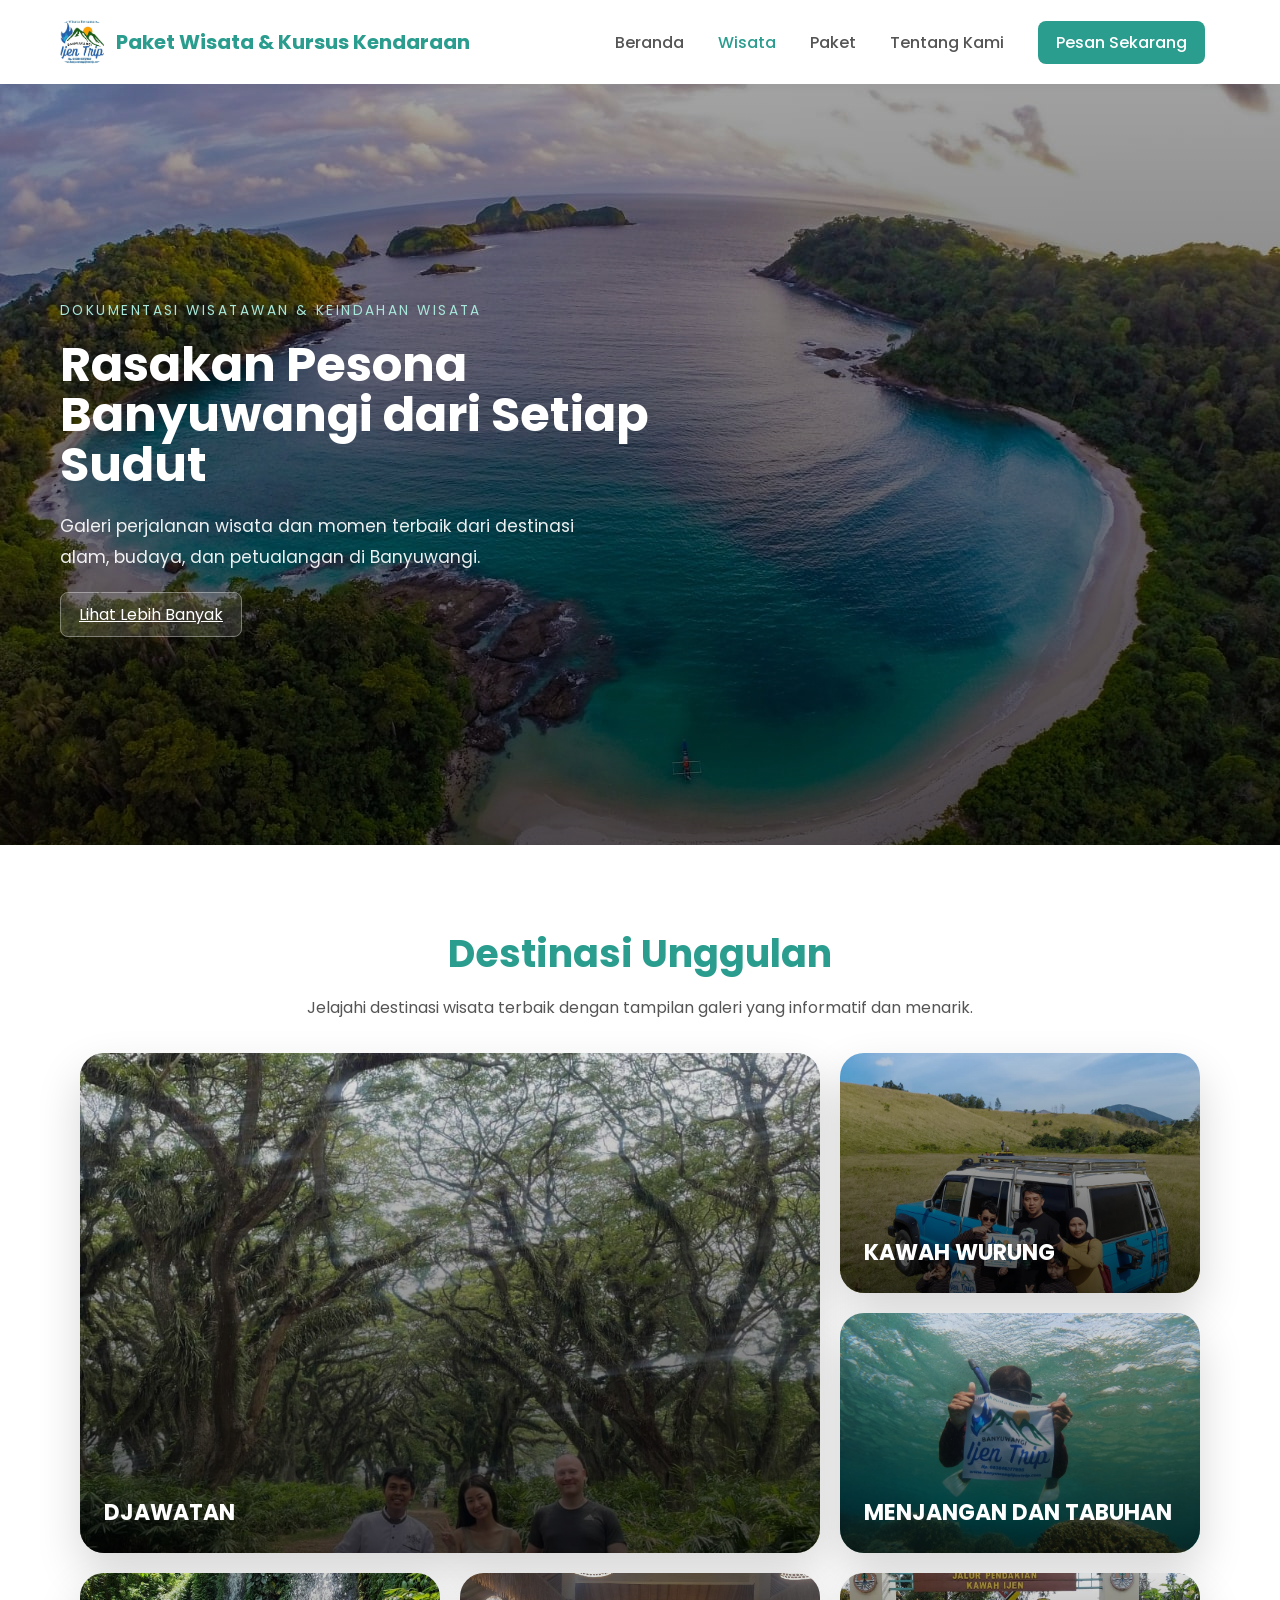
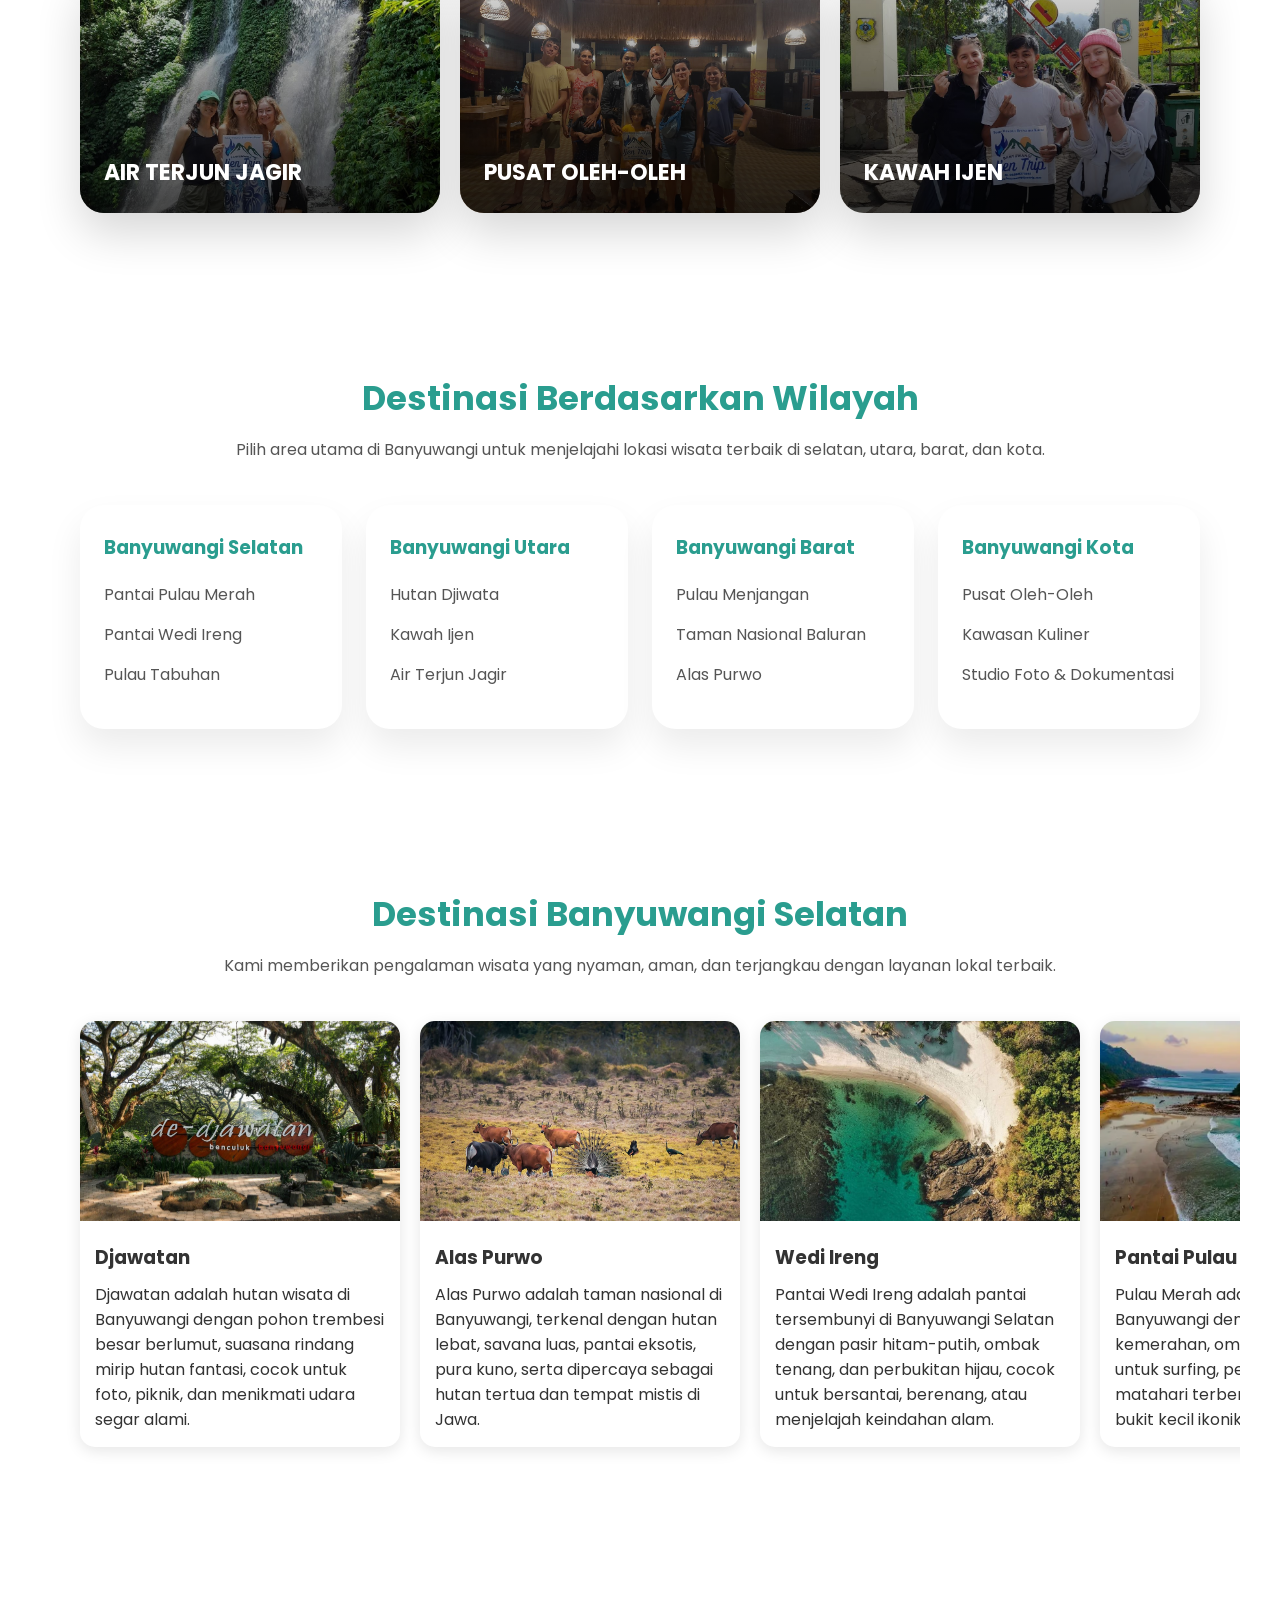
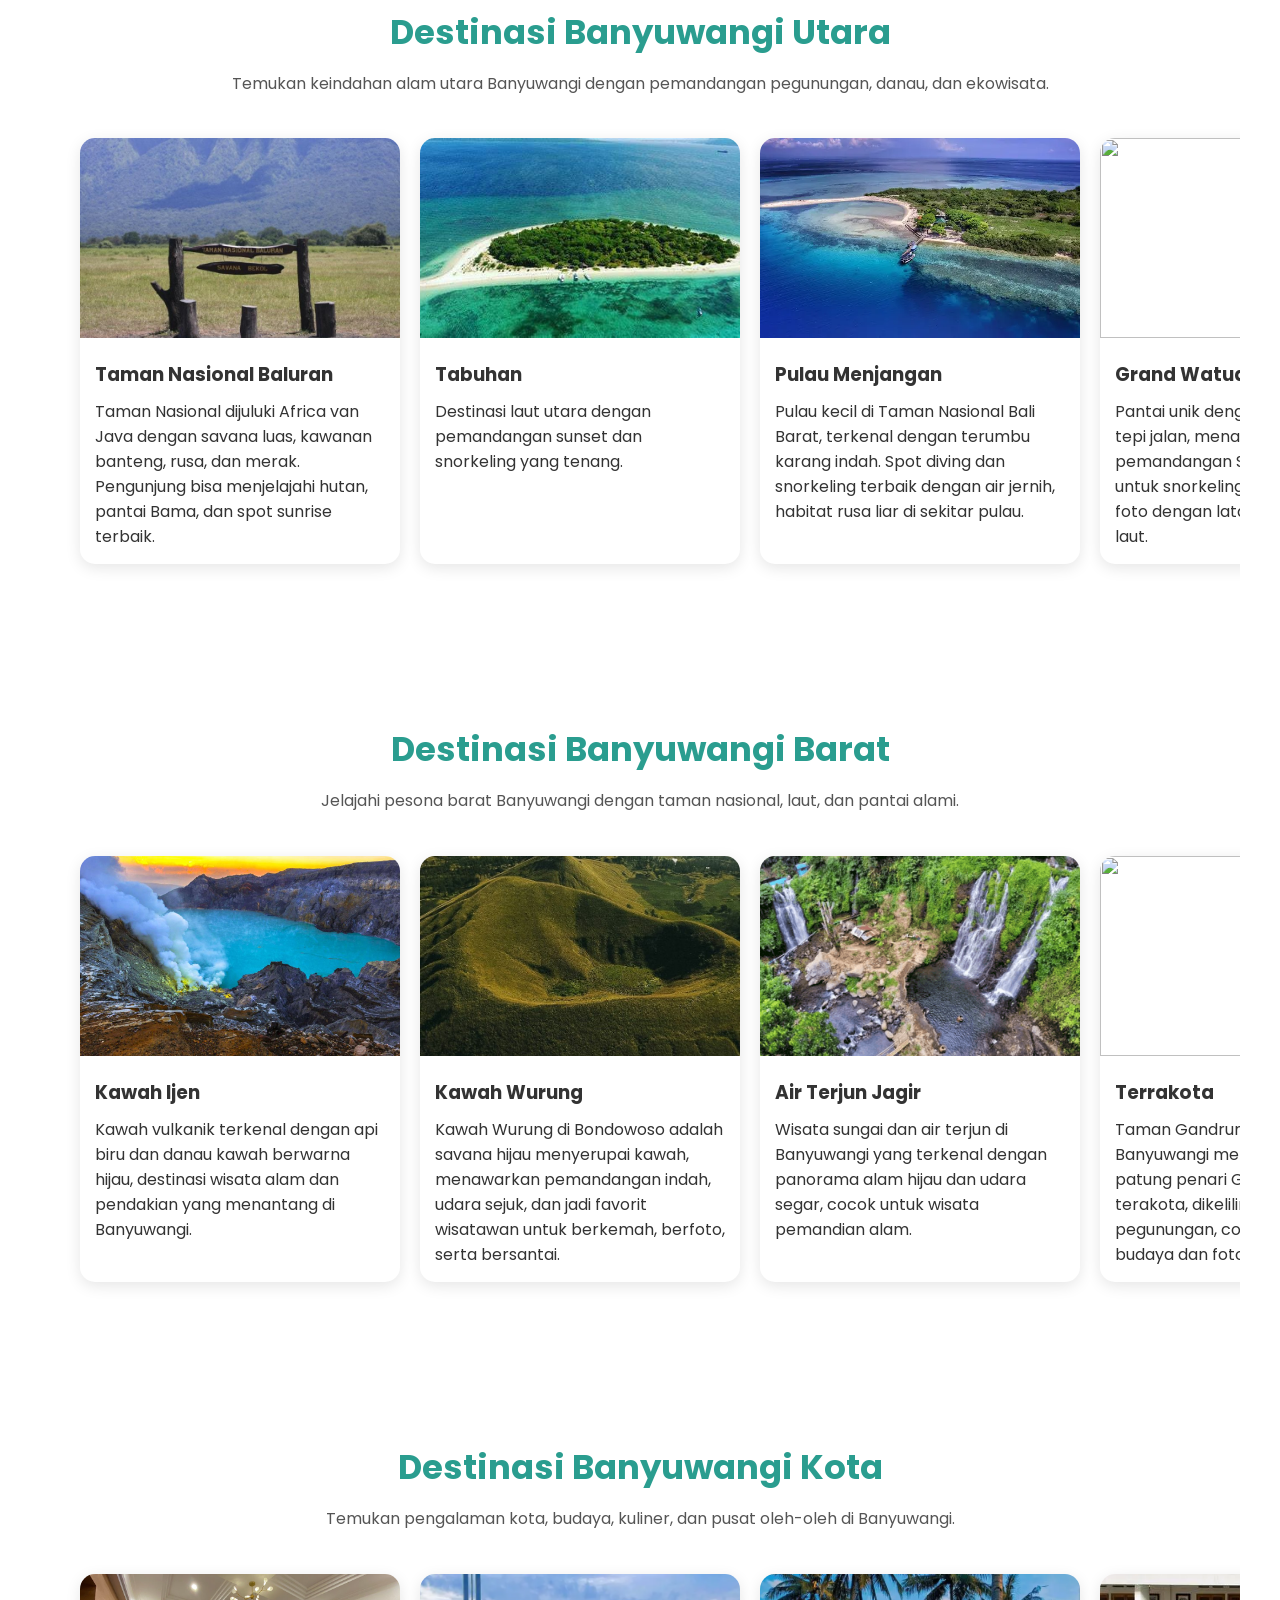
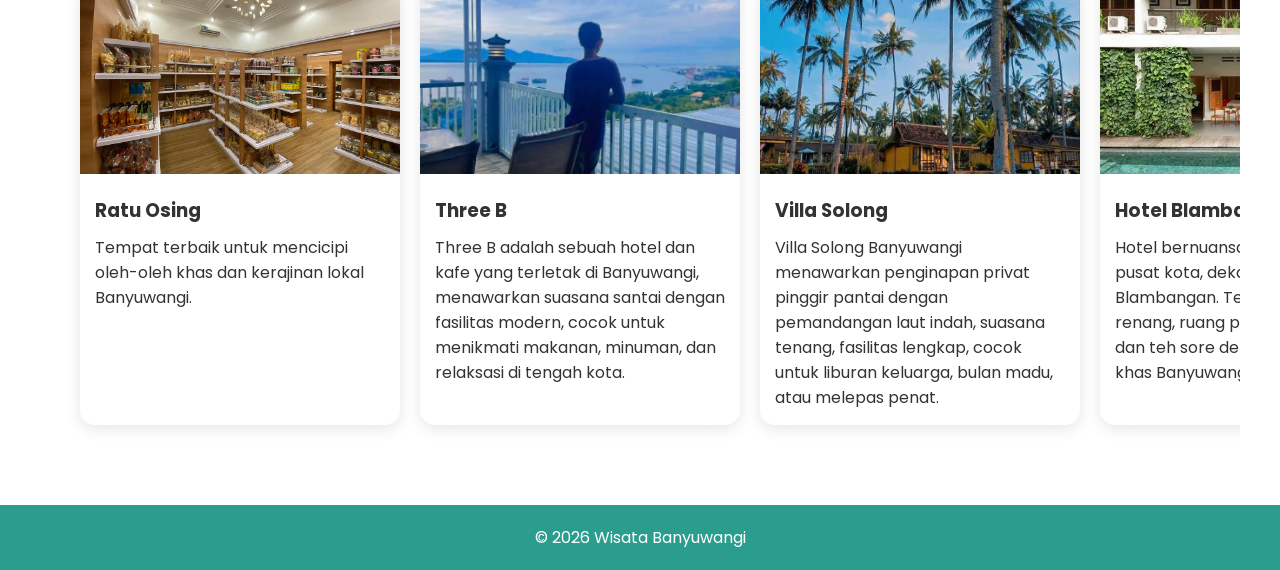
==== destinasi.html @ 332ac885 "Initial commit" ====
<!DOCTYPE html>
<html lang="id">
<head>
  <meta charset="UTF-8">
  <meta name="viewport" content="width=device-width, initial-scale=1.0">
  <title>Destinasi Wisata Banyuwangi</title>
  <link rel="stylesheet" href="style.css">
  <link href="https://fonts.googleapis.com/css2?family=Poppins:wght@300;400;600;700&display=swap" rel="stylesheet">
</head>
<body>

<header>
  <div class="header-brand">
    <img src="Gambar/logo/banyuwangiijentrip.webp" alt="Banyuwangiijentrip Logo">
    <h1>Paket Wisata & Kursus Kendaraan</h1>
  </div>
  <nav>
    <a href="index.html">Beranda</a>
    <a href="destinasi.html" class="active">Wisata</a>
    <a href="paket.html">Paket</a>
    <a href="tentang.html">Tentang Kami</a>
    <a href="index.html#book" class="btn">Pesan Sekarang</a>
  </nav>
</header>

<section class="destination-hero">
  <div class="hero-overlay">
    <p class="eyebrow">Dokumentasi Wisatawan & Keindahan Wisata</p>
    <h1>Rasakan Pesona Banyuwangi dari Setiap Sudut</h1>
    <p>Galeri perjalanan wisata dan momen terbaik dari destinasi alam, budaya, dan petualangan di Banyuwangi.</p>
    <a href="#gallery" class="btn btn-outline">Lihat Lebih Banyak</a>
  </div>
</section>

<section class="page-section destination-gallery" id="gallery">
  <div class="section-title">
    <h2>Destinasi Unggulan</h2>
    <p>Jelajahi destinasi wisata terbaik dengan tampilan galeri yang informatif dan menarik.</p>
  </div>

  <div class="gallery-grid">
    <article class="gallery-card gallery-card-large" style="background-image:url('Gambar/wisatawan/wisatawan\ \(15\).jpg');">
      <span>DJAWATAN</span>
    </article>
    <article class="gallery-card" style="background-image:url('Gambar/wisatawan/wisatawan\ \(12\).jpg');">
      <span>KAWAH WURUNG</span>
    </article>
    <article class="gallery-card" style="background-image:url('Gambar/wisatawan/wisatawan\ \(13\).jpg');">
      <span>MENJANGAN DAN TABUHAN</span>
    </article>
    <article class="gallery-card" style="background-image:url('Gambar/wisatawan/wisatawan\ \(14\).jpg');">
      <span>AIR TERJUN JAGIR</span>
    </article>
    <article class="gallery-card" style="background-image:url('Gambar/wisatawan/wisatawan\ \(11\).jpg');">
      <span>PUSAT OLEH-OLEH</span>
    </article>
    <article class="gallery-card" style="background-image:url('Gambar/wisatawan/wisatawan\ \(1\).jpg');">
      <span>KAWAH IJEN</span>
    </article>
  </div>
</section>

<section class="page-section region-section">
  <div class="section-title">
    <h2>Destinasi Berdasarkan Wilayah</h2>
    <p>Pilih area utama di Banyuwangi untuk menjelajahi lokasi wisata terbaik di selatan, utara, barat, dan kota.</p>
  </div>
  <div class="region-grid">
    <article class="region-card">
      <h3>Banyuwangi Selatan</h3>
      <ul>
        <li>Pantai Pulau Merah</li>
        <li>Pantai Wedi Ireng</li>
        <li>Pulau Tabuhan</li>
      </ul>
    </article>
    <article class="region-card">
      <h3>Banyuwangi Utara</h3>
      <ul>
        <li>Hutan Djiwata</li>
        <li>Kawah Ijen</li>
        <li>Air Terjun Jagir</li>
      </ul>
    </article>
    <article class="region-card">
      <h3>Banyuwangi Barat</h3>
      <ul>
        <li>Pulau Menjangan</li>
        <li>Taman Nasional Baluran</li>
        <li>Alas Purwo</li>
      </ul>
    </article>
    <article class="region-card">
      <h3>Banyuwangi Kota</h3>
      <ul>
        <li>Pusat Oleh-Oleh</li>
        <li>Kawasan Kuliner</li>
        <li>Studio Foto & Dokumentasi</li>
      </ul>
    </article>
  </div>
</section>

<section class="scroll-section">
  <div class="section-title">
    <h2>Destinasi Banyuwangi Selatan</h2>
    <p>Kami memberikan pengalaman wisata yang nyaman, aman, dan terjangkau dengan layanan lokal terbaik.</p>
  </div>
  <div class="cards">
    <div class="card">
      <img src="Gambar/wisata/djawatan2.jpg">
      <div class="card-body">
        <h3>Djawatan</h3>
        <p>Djawatan adalah hutan wisata di Banyuwangi dengan pohon trembesi besar berlumut, suasana rindang mirip hutan fantasi, cocok untuk foto, piknik, dan menikmati udara segar alami.</p>
      </div>
    </div>
    <div class="card">
      <img src="Gambar/wisata/alas.p.jpg">
      <div class="card-body">
        <h3>Alas Purwo</h3>
        <p>Alas Purwo adalah taman nasional di Banyuwangi, terkenal dengan hutan lebat, savana luas, pantai eksotis, pura kuno, serta dipercaya sebagai hutan tertua dan tempat mistis di Jawa.</p>
      </div>
    </div>
    <div class="card">
      <img src="Gambar/wisata/wedi-ireng.jpg">
      <div class="card-body">
        <h3>Wedi Ireng</h3>
        <p>Pantai Wedi Ireng adalah pantai tersembunyi di Banyuwangi Selatan dengan pasir hitam-putih, ombak tenang, dan perbukitan hijau, cocok untuk bersantai, berenang, atau menjelajah keindahan alam.</p>
      </div>
    </div>
    <div class="card">
      <img src="Gambar/wisata/p.merah.webp">
      <div class="card-body">
        <h3>Pantai Pulau Merah</h3>
        <p>Pulau Merah adalah pantai indah di Banyuwangi dengan pasir kemerahan, ombak besar cocok untuk surfing, pemandangan matahari terbenam memukau, serta bukit kecil ikonik di dekat pantai.</p>
      </div>
    </div>
  </div>
</section>

<section class="scroll-section">
  <div class="section-title">
    <h2>Destinasi Banyuwangi Utara</h2>
    <p>Temukan keindahan alam utara Banyuwangi dengan pemandangan pegunungan, danau, dan ekowisata.</p>
  </div>
  <div class="cards">
    <div class="card">
      <img src="Gambar/wisata/baluran.jpg">
      <div class="card-body">
        <h3>Taman Nasional Baluran</h3>
        <p>Taman Nasional dijuluki Africa van Java dengan savana luas, kawanan banteng, rusa, dan merak. Pengunjung bisa menjelajahi hutan, pantai Bama, dan spot sunrise terbaik.</p>
      </div>
    </div>
    <div class="card">
      <img src="Gambar/wisata/tabuhan.jpg">
      <div class="card-body">
        <h3>Tabuhan</h3>
        <p>Destinasi laut utara dengan pemandangan sunset dan snorkeling yang tenang.</p>
      </div>
    </div>
    <div class="card">
      <img src="Gambar/wisata/menjangan.webp">
      <div class="card-body">
        <h3>Pulau Menjangan</h3>
        <p>Pulau kecil di Taman Nasional Bali Barat, terkenal dengan terumbu karang indah. Spot diving dan snorkeling terbaik dengan air jernih, habitat rusa liar di sekitar pulau.</p>
      </div>
    </div>
    <div class="card">
      <img src="Gambar/wisata/watudodol.jpg">
      <div class="card-body">
        <h3>Grand Watudodol</h3>
        <p>Pantai unik dengan batu besar di tepi jalan, menawarkan pemandangan Selat Bali. Cocok untuk snorkeling, sunset, dan spot foto dengan latar pegunungan dan laut.</p>
      </div>
    </div>
  </div>
</section>

<section class="scroll-section">
  <div class="section-title">
    <h2>Destinasi Banyuwangi Barat</h2>
    <p>Jelajahi pesona barat Banyuwangi dengan taman nasional, laut, dan pantai alami.</p>
  </div>
  <div class="cards">
    <div class="card">
      <img src="Gambar/wisata/kawah-ijen.jpeg">
      <div class="card-body">
        <h3>Kawah Ijen</h3>
        <p>Kawah vulkanik terkenal dengan api biru dan danau kawah berwarna hijau, destinasi wisata alam dan pendakian yang menantang di Banyuwangi.</p>
      </div>
    </div>
    <div class="card">
      <img src="Gambar/wisata/kawah-wurung.jpg">
      <div class="card-body">
        <h3>Kawah Wurung</h3>
        <p>Kawah Wurung di Bondowoso adalah savana hijau menyerupai kawah, menawarkan pemandangan indah, udara sejuk, dan jadi favorit wisatawan untuk berkemah, berfoto, serta bersantai.</p>
      </div>
    </div>
    <div class="card">
      <img src="Gambar/wisata/jagir.png">
      <div class="card-body">
        <h3>Air Terjun Jagir</h3>
        <p>Wisata sungai dan air terjun di Banyuwangi yang terkenal dengan panorama alam hijau dan udara segar, cocok untuk wisata pemandian alam.</p>
      </div>
    </div>
    <div class="card">
      <img src="Gambar/wisata/terrakota.jpg">
      <div class="card-body">
        <h3>Terrakota</h3>
        <p>Taman Gandrung Terakota di Banyuwangi menampilkan 1.000 patung penari Gandrung dari terakota, dikelilingi sawah dan pegunungan, cocok untuk wisata budaya dan fotografi.</p>
      </div>
    </div>
  </div>
</section>

<section class="scroll-section">
  <div class="section-title">
    <h2>Destinasi Banyuwangi Kota</h2>
    <p>Temukan pengalaman kota, budaya, kuliner, dan pusat oleh-oleh di Banyuwangi.</p>
  </div>
  <div class="cards">
    <div class="card">
      <img src="Gambar/wisata/ratu-osing.jpeg">
      <div class="card-body">
        <h3>Ratu Osing</h3>
        <p>Tempat terbaik untuk mencicipi oleh-oleh khas dan kerajinan lokal Banyuwangi.</p>
      </div>
    </div>
    <div class="card">
      <img src="Gambar/wisata/three-b.webp">
      <div class="card-body">
        <h3>Three B</h3>
        <p>Three B adalah sebuah hotel dan kafe yang terletak di Banyuwangi, menawarkan suasana santai dengan fasilitas modern, cocok untuk menikmati makanan, minuman, dan relaksasi di tengah kota.</p>
      </div>
    </div>
    <div class="card">
      <img src="Gambar/wisata/villa-solong.webp">
      <div class="card-body">
        <h3>Villa Solong</h3>
        <p>Villa Solong Banyuwangi menawarkan penginapan privat pinggir pantai dengan pemandangan laut indah, suasana tenang, fasilitas lengkap, cocok untuk liburan keluarga, bulan madu, atau melepas penat.</p>
      </div>
    </div>
    <div class="card">
      <img src="Gambar/wisata/hotel-blambangan.webp">
      <div class="card-body">
        <h3>Hotel Blambangan</h3>
        <p>Hotel bernuansa kolonial modern di pusat kota, dekat Taman Blambangan. Tersedia kolam renang, ruang pertemuan, sarapan, dan teh sore dengan kudapan lokal khas Banyuwangi.</p>
      </div>
    </div>
    <div class="card">
      <img src="Gambar/wisata/hotel-luminor.webp">
      <div class="card-body">
        <h3>Hotel Luminor</h3>
        <p>Hotel bintang tiga dengan 81 kamar modern, kolam renang, spa, gym, Sky Hall venue pernikahan, dan rooftop Wajik Sky Bar menawarkan pemandangan Ijen serta layanan sewa kendaraan.</p>
      </div>
    </div>
    <div class="card">
      <img src="Gambar/wisata/betah-homestay.webp">
      <div class="card-body">
        <h3>Betah Homestay</h3>
        <p>Homestay minimalis nyaman di area tenang, cocok untuk backpacker atau keluarga kecil. Fasilitas AC, Wi-Fi, dapur bersama, taman, dan sarapan dengan pilihan menu Asia atau vegetarian.</p>
      </div>
    </div>
    <div class="card">
      <img src="Gambar/wisata/pendopo.jpg">
      <div class="card-body">
        <h3>Pendopo</h3>
        <p>Pendopo adalah sebuah tempat wisata di Banyuwangi yang menawarkan pengalaman budaya lokal dengan arsitektur tradisional dan berbagai aktivitas menarik.</p>
      </div>
    </div>
  </div>
</section>

<footer>
  <p>© 2026 Wisata Banyuwangi</p>
</footer>

</body>
</html>
---- style.css ----
* {margin:0; padding:0; box-sizing:border-box; font-family:'Poppins', sans-serif;}
html {scroll-behavior:smooth;}
body {color:#333;}

header {
  display:flex;
  justify-content:space-between;
  align-items:center;
  padding:20px 60px;
  background:#fff;
  box-shadow:0 2px 10px rgba(0,0,0,0.05);
  position:fixed;
  width:100%;
  top:0;
  z-index:1000;
}

header h1 {
  font-size:20px;
  color:#2a9d8f;
}

.header-brand {
  display:flex;
  align-items:center;
  gap:12px;
}

.header-brand img {
  width:44px;
  height:auto;
  display:block;
  border-radius:12px;
  object-fit:contain;
}

nav a {
  margin:0 15px;
  text-decoration:none;
  color:#555;
  font-weight:500;
}

nav a.active {color:#2a9d8f;}

.btn {
  background:#2a9d8f;
  color:#fff;
  padding:10px 18px;
  border-radius:8px;
}

.hero {
  height:100vh;
  background:url('Gambar/wisata/wediireng.jpg') center/cover no-repeat;
  display:flex;
  align-items:center;
  padding:0 60px;
  margin-top:80px;
  position:relative;
}

.hero::after {
  content:'';
  position:absolute;
  top:0; left:0;
  width:100%; height:100%;
  background:rgba(0,0,0,0.4);
}

.hero-content,
.destination-hero .hero-overlay {
  position:relative;
  color:#fff;
  max-width:700px;
}

.destination-hero {
  min-height:85vh;
  background:url('Gambar/wisata/wediireng.jpg') top/cover no-repeat;
  display:flex;
  align-items:center;
  padding:0 60px;
  margin-top:80px;
  position:relative;
}

.destination-hero::after {
  content:'';
  position:absolute;
  top:0; left:0;
  width:100%; height:100%;
  background:linear-gradient(180deg, rgba(0,0,0,0.35), rgba(0,0,0,0.65));
}

.destination-hero .hero-overlay {
  z-index:1;
  max-width:620px;
}

.destination-hero h1 {
  font-size:42px;
  margin-bottom:18px;
}

.destination-hero p {
  max-width:100%;
  font-size:17px;
  line-height:1.85;
  margin-bottom:24px;
}

.destination-hero .eyebrow {
  color:#a8e7da;
  text-transform:uppercase;
  letter-spacing:0.18em;
  font-size:0.85rem;
  margin-bottom:16px;
}

.destination-hero h1 {
  font-size:48px;
  line-height:1.05;
  margin-bottom:20px;
}

.destination-hero p {
  max-width:520px;
  margin-bottom:28px;
  color:rgba(255,255,255,0.92);
}

.btn.btn-outline {
  background:rgba(255,255,255,0.12);
  border:1px solid rgba(255,255,255,0.35);
  color:#fff;
  transition: all 0.25s ease;
}

.btn.btn-outline:hover {
  background:rgba(255,255,255,0.2);
  transform: translateY(-1px);
}

.gallery-grid {
  display:grid;
  grid-template-columns:repeat(3, minmax(0, 1fr));
  gap:20px;
  grid-auto-rows:240px;
}

.gallery-card {
  position:relative;
  border-radius:24px;
  overflow:hidden;
  background-size:cover;
  background-position:center;
  display:flex;
  align-items:flex-end;
  padding:24px;
  box-shadow:0 20px 45px rgba(0,0,0,0.16);
}

.gallery-card::before {
  content:'';
  position:absolute;
  inset:0;
  background:linear-gradient(180deg, rgba(0,0,0,0.1), rgba(0,0,0,0.72));
}

.gallery-card span {
  position:relative;
  z-index:1;
  color:#fff;
  font-size:22px;
  font-weight:700;
}

.gallery-card-large {
  grid-column: span 2;
  grid-row: span 2;
}

.gallery-card:nth-child(2) {
  grid-column: span 1;
}

.destination-gallery .section-title {
  margin-bottom:30px;
}

.destination-gallery .section-title h2 {
  font-size:38px;
}

.destination-gallery .section-title p {
  max-width:700px;
  margin:0 auto;
}

@media (max-width: 1024px) {
  .destination-hero,
  .hero {
    padding:0 40px;
  }
  .gallery-grid {
    grid-template-columns:repeat(2, minmax(0, 1fr));
    grid-auto-rows:220px;
  }
  .gallery-card-large {
    grid-column: span 2;
    grid-row: span 1;
  }
}

@media (max-width: 768px) {
  .destination-hero,
  .hero {
    padding:0 30px;
  }
  .destination-hero h1 {
    font-size:34px;
  }
  .gallery-grid {
    grid-template-columns:1fr;
    grid-auto-rows:200px;
  }
  .gallery-card-large {
    grid-column: span 1;
    grid-row: span 1;
  }
}

.hero h2 {
  font-size:48px;
  font-weight:700;
  margin-bottom:20px;
}

.hero p {
  font-size:16px;
  line-height:1.6;
}

section {
  padding:80px 60px;
  overflow:hidden;
}

.scroll-section {
  padding:80px 40px;
  overflow:hidden;
  max-width:1200px;
  margin:0 auto;
}

.page-section {
  padding:80px 40px;
  max-width:1200px;
  margin:0 auto;
}

.region-grid {
  display:grid;
  grid-template-columns:repeat(4, minmax(220px, 1fr));
  gap:24px;
  margin-top:40px;
}

.region-card {
  background:#fff;
  border-radius:24px;
  padding:28px 24px;
  box-shadow:0 18px 35px rgba(0,0,0,0.08);
  transition:transform 0.25s ease, box-shadow 0.25s ease;
}

.region-card:hover {
  transform:translateY(-6px);
  box-shadow:0 24px 45px rgba(0,0,0,0.12);
}

.region-card h3 {
  margin-bottom:18px;
  color:#2a9d8f;
}

.region-card ul {
  list-style: none;
  padding-left: 0;
  color: #555;
  line-height: 1.9;
}

.region-card li {
  margin-bottom: 10px;
}

.section-title {
  text-align:center;
  margin-bottom:40px;
}

.section-title h2 {
  color:#2a9d8f;
  font-size:34px;
  margin-bottom:12px;
}

.section-title img {
  display:block;
  width:72px;
  height:auto;
  margin:0 auto 18px;
}

.section-title p {
  color:#555;
  line-height:1.8;
}

.social-section,
.map-section {
  background:#ffffff;
  border-radius:24px;
  padding:28px 24px;
  box-shadow:0 12px 30px rgba(0,0,0,0.08);
  margin-top:24px;
}

.social-links {
  display:flex;
  flex-wrap:wrap;
  gap:14px;
  margin-top:16px;
}

.social-links a {
  display:inline-flex;
  align-items:center;
  justify-content:center;
  background:rgba(42,157,143,0.12);
  color:#2a9d8f;
  text-decoration:none;
  padding:12px 18px;
  border-radius:999px;
  font-weight:600;
  transition:background 0.2s ease, transform 0.2s ease;
}

.social-links a:hover {
  background:rgba(42,157,143,0.22);
  transform:translateY(-2px);
}

.icon {
  width: 60px;
  height: 60px;
  object-fit: contain;
  margin: 10px 0;
}

.info-grid,
.package-grid,
.team-grid {
  display:grid;
  grid-template-columns:repeat(auto-fit, minmax(250px, 1fr));
  gap:24px;
}

.info-card,
.package-card,
.team-card,
.about-card {
  background:#fff;
  border-radius:20px;
  padding:24px;
  box-shadow:0 12px 30px rgba(0,0,0,0.08);
  display:flex;
  flex-direction:column;
  gap:18px;
}

.about-grid {
  display:grid;
  grid-template-columns:repeat(auto-fit, minmax(280px, 1fr));
  gap:24px;
  margin-top:32px;
}

.about-highlight,
.map-section {
  background:#ffffff;
  border-radius:24px;
  padding:28px 24px;
  box-shadow:0 12px 30px rgba(0,0,0,0.08);
  margin-top:24px;
}

.about-highlight h3,
.map-section h3 {
  margin-bottom:16px;
  color:#2a9d8f;
}

.about-highlight p {
  line-height:1.8;
  color:#444;
}

.map-embed {
  min-height:280px;
  background:rgba(42,157,143,0.06);
  border:1px solid rgba(42,157,143,0.18);
  border-radius:20px;
  display:flex;
  align-items:center;
  justify-content:center;
  color:#555;
  text-align:center;
  padding:18px;
}

.documentation-card {
  padding:0;
  border:1px solid rgba(42,157,143,0.14);
  background:linear-gradient(180deg, rgba(241,250,247,0.95), #ffffff);
  position:relative;
  overflow:hidden;
}

.documentation-card .card-media {
  min-height:180px;
  background:linear-gradient(135deg, rgba(42,157,143,0.12), rgba(42,157,143,0.04));
  background-size:cover;
  background-position:center;
  overflow:hidden;
}

.documentation-card .card-media img {
  width:100%;
  height:100%;
  object-fit:cover;
  display:block;
}

.documentation-card .card-content {
  padding:24px;
  display:flex;
  flex-direction:column;
  gap:14px;
}

.documentation-card:hover {
  transform: translateY(-6px);
  box-shadow:0 16px 35px rgba(0,0,0,0.12);
}

.documentation-card .card-icon {
  width:60px;
  height:60px;
  font-size:28px;
  display:flex;
  align-items:center;
  justify-content:center;
  border-radius:18px;
  background:rgba(42,157,143,0.12);
  color:#2a9d8f;
}

.documentation-card:hover {
  transform: translateY(-6px);
  box-shadow:0 16px 35px rgba(0,0,0,0.12);
}

.documentation-card .card-icon {
  width:60px;
  height:60px;
  font-size:28px;
  display:flex;
  align-items:center;
  justify-content:center;
  border-radius:18px;
  background:rgba(42,157,143,0.12);
  color:#2a9d8f;
  margin-bottom:18px;
}

.documentation-card h3,
.package-card h3,
.team-card h3 {
  margin-bottom:12px;
  color:#2a9d8f;
}

.card-link {
  display:inline-block;
  margin-top:18px;
  color:#2a9d8f;
  font-weight:700;
  text-decoration:none;
}

.card-link:hover {
  text-decoration:underline;
}

.package-card ul {
  list-style: none;
  padding-left: 0;
  margin: 16px 0;
}

.package-card li {
  margin-bottom: 10px;
  color: #555;
}

.price {
  display: inline-block;
  margin-top: 12px;
  color: #2a9d8f;
  font-weight: 700;
}

.price-list-grid {
  display:grid;
  grid-template-columns:repeat(auto-fit, minmax(300px, 1fr));
  gap:24px;
  margin-top:32px;
}

.price-card {
  background:#fff;
  border-radius:24px;
  padding:28px 24px;
  box-shadow:0 18px 35px rgba(0,0,0,0.08);
  transition:transform 0.25s ease, box-shadow 0.25s ease;
}

.price-card:hover {
  transform:translateY(-5px);
  box-shadow:0 22px 40px rgba(0,0,0,0.12);
}

.price-card h3 {
  margin-bottom:18px;
  color:#2a9d8f;
}

.price-card h4 {
  margin:20px 0 10px;
  font-size:16px;
  color:#264653;
}

.price-card table {
  width:100%;
  border-collapse:collapse;
  margin-top:8px;
}

.price-card th,
.price-card td {
  padding:12px 14px;
  border:1px solid rgba(42,157,143,0.16);
  text-align:left;
  vertical-align:top;
}

.price-card thead th {
  background:#2a9d8f;
  color:#fff;
  text-transform:uppercase;
  font-size:14px;
  letter-spacing:.03em;
}

.price-card tbody tr:nth-child(odd) {
  background:rgba(42,157,143,0.05);
}

.price-subtable table {
  margin-top:8px;
}

.price-note {
  margin-top:16px;
  color:#555;
  font-size:14px;
  font-style:italic;
}

.rental-grid {
  display:grid;
  grid-template-columns:repeat(auto-fit, minmax(260px, 1fr));
  gap:24px;
  margin-top:28px;
}

.rental-card {
  background:#fff;
  border-radius:24px;
  overflow:hidden;
  box-shadow:0 16px 36px rgba(0,0,0,0.08);
  transition:transform 0.25s ease, box-shadow 0.25s ease;
  display:flex;
  flex-direction:column;
}

.rental-card:hover {
  transform:translateY(-5px);
  box-shadow:0 22px 44px rgba(0,0,0,0.12);
}

.rental-card img {
  width:100%;
  height:220px;
  object-fit:cover;
}

.rental-card h3 {
  margin:18px 24px 10px;
  color:#2a9d8f;
}

.rental-card p {
  margin:0 24px;
  color:#555;
  line-height:1.8;
}

.rental-card .detail {
  display:block;
  margin:16px 24px 24px;
  color:#555;
  font-weight:600;
}

.review-form {
  display:grid;
  gap:16px;
  max-width:780px;
  margin:0 auto 40px;
}

.rating-input {
  display:flex;
  align-items:center;
  gap:14px;
  color:#555;
}

.rating-stars {
  display:flex;
  gap:6px;
}

.rating-stars input {
  display:none;
}

.rating-stars label {
  cursor:pointer;
  font-size:28px;
  color:#ddd;
  transition: color 0.2s ease;
}

.rating-stars input:checked ~ label,
.rating-stars label:hover,
.rating-stars label:hover ~ label {
  color:#f1c40f;
}

.review-form textarea {
  width:100%;
  min-height:110px;
  padding:16px;
  border-radius:16px;
  border:1px solid rgba(0,0,0,0.12);
  resize:vertical;
  font-family:'Poppins', sans-serif;
}

.review-list {
  display:grid;
  gap:18px;
}

.review-card {
  background:#fff;
  border-radius:20px;
  padding:22px;
  box-shadow:0 10px 26px rgba(0,0,0,0.08);
}

.review-rating {
  margin-bottom:12px;
  color:#f1c40f;
  font-size:18px;
}

.review-card p {
  color:#444;
  line-height:1.7;
}

.review-time {
  display:inline-block;
  margin-top:12px;
  color:#888;
  font-size:13px;
}

.empty-note {
  color:#555;
  text-align:center;
  padding:20px 12px;
  background:rgba(42,157,143,0.08);
  border-radius:16px;
}

.cards {
  display:flex;
  gap:20px;
  align-items:stretch;
  animation: scroll-left 36s linear infinite;
  will-change: transform;
}

.card {
  flex:0 0 320px;
  min-width:320px;
  border-radius:15px;
  overflow:hidden;
  box-shadow:0 4px 15px rgba(0,0,0,0.1);
  background:#fff;
}

.card img {
  width:100%;
  height:200px;
  object-fit:cover;
}

@keyframes scroll-left {
  from {
    transform: translateX(0);
  }
  to {
    transform: translateX(-50%);
  }
}

@media (max-width: 1024px) {
  .scroll-section {
    padding:60px 30px;
  }

  .card {
    flex:0 0 280px;
    min-width:280px;
  }
}

@media (max-width: 768px) {
  header {
    flex-wrap:wrap;
    padding:16px 30px;
  }

  .hero {
    padding:0 30px;
  }

  .scroll-section {
    padding:50px 20px;
    max-width:100%;
  }

  .cards {
    gap:16px;
  }

  .card {
    flex:0 0 240px;
    min-width:240px;
  }
}

@media (max-width: 520px) {
  .card {
    flex:0 0 220px;
    min-width:220px;
  }
}

.card-body {
  padding:15px;
}

.card-body h3 {
  margin-bottom:10px;
}

footer {
  text-align:center;
  padding:20px;
  background:#2a9d8f;
  color:#fff;
}
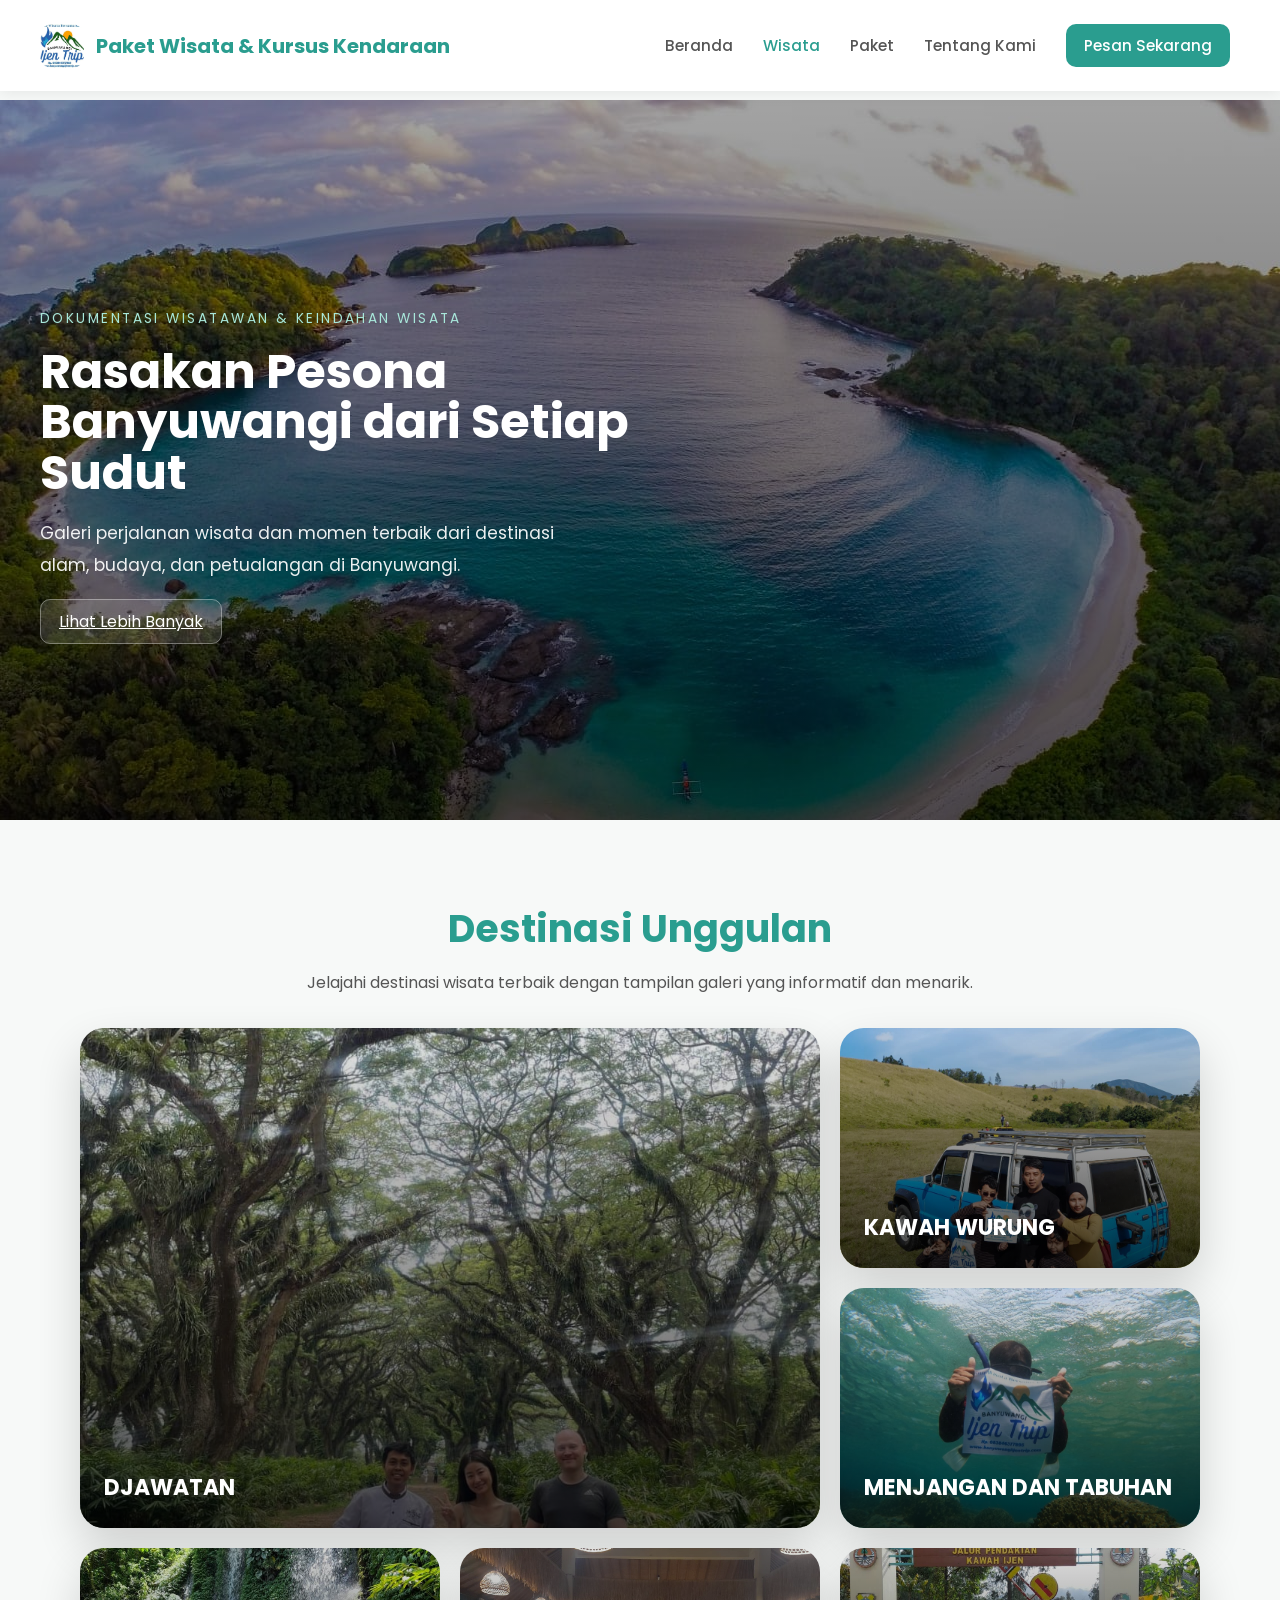
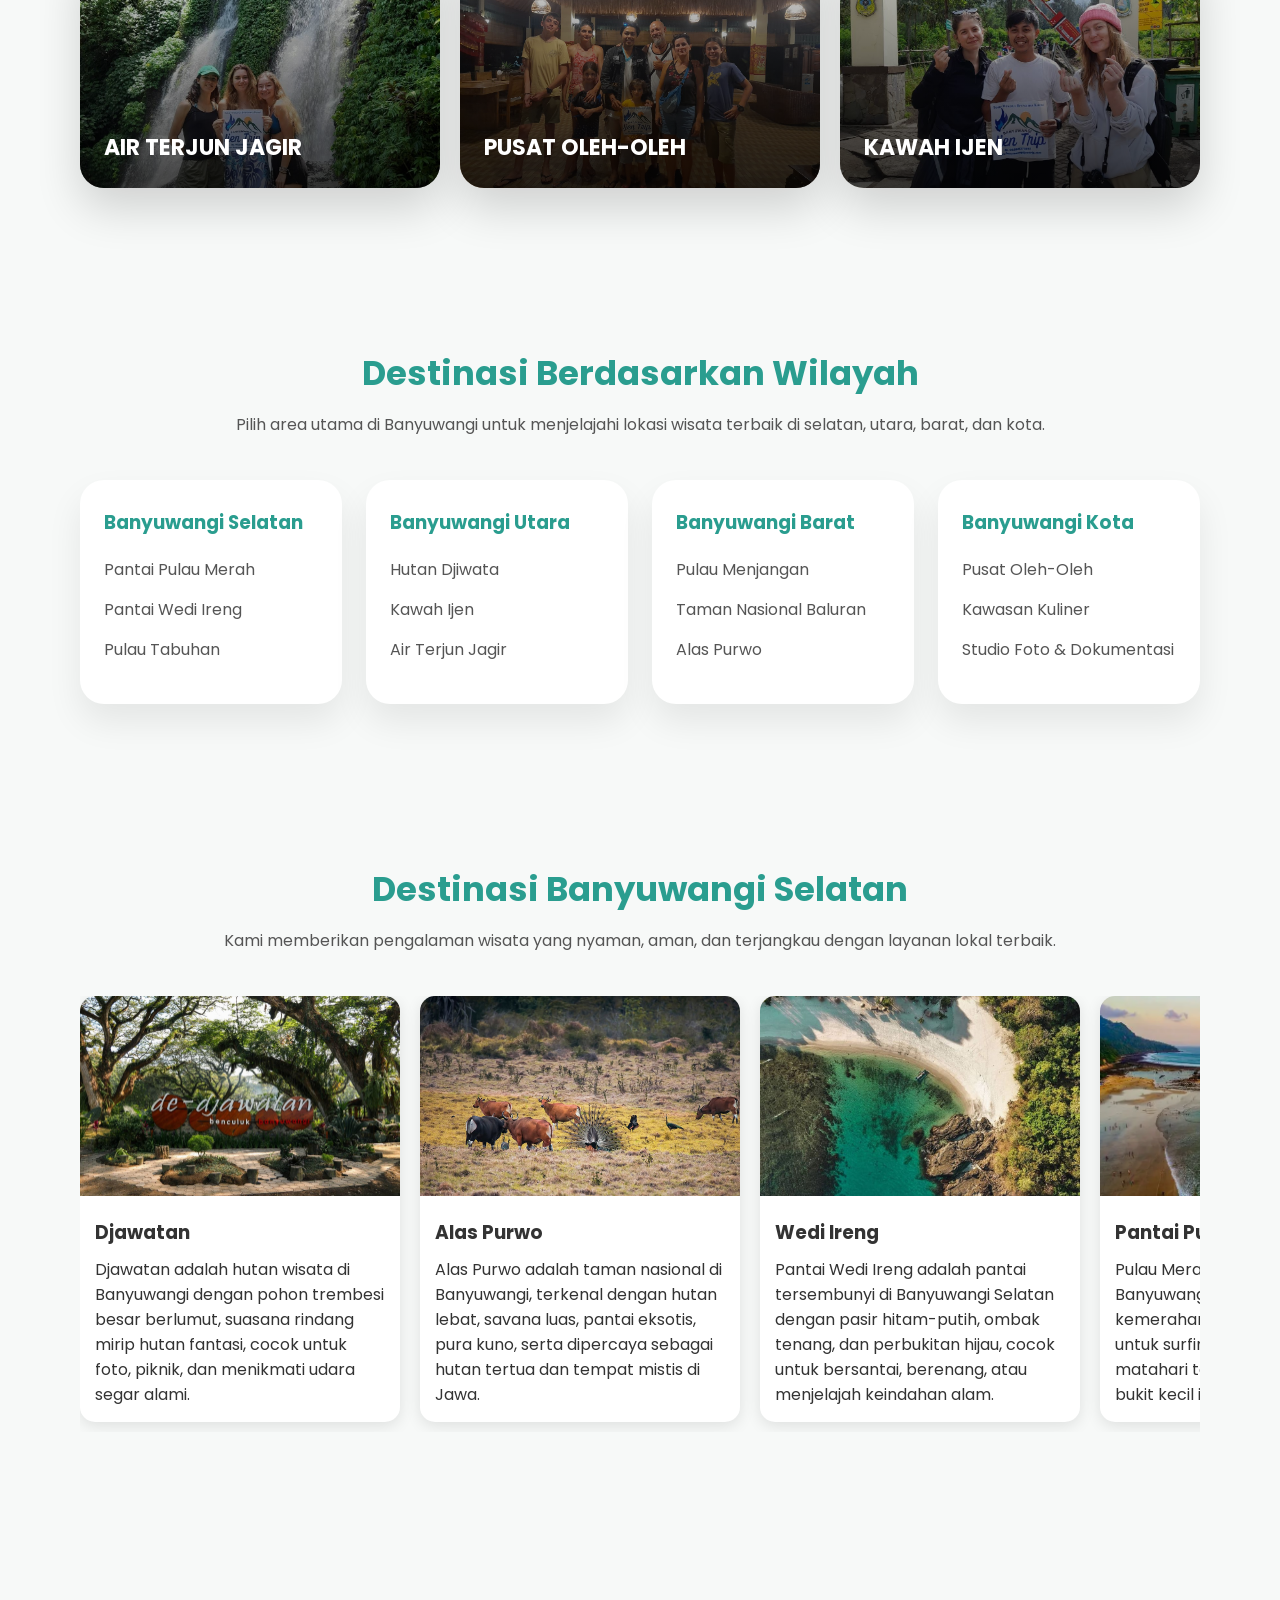
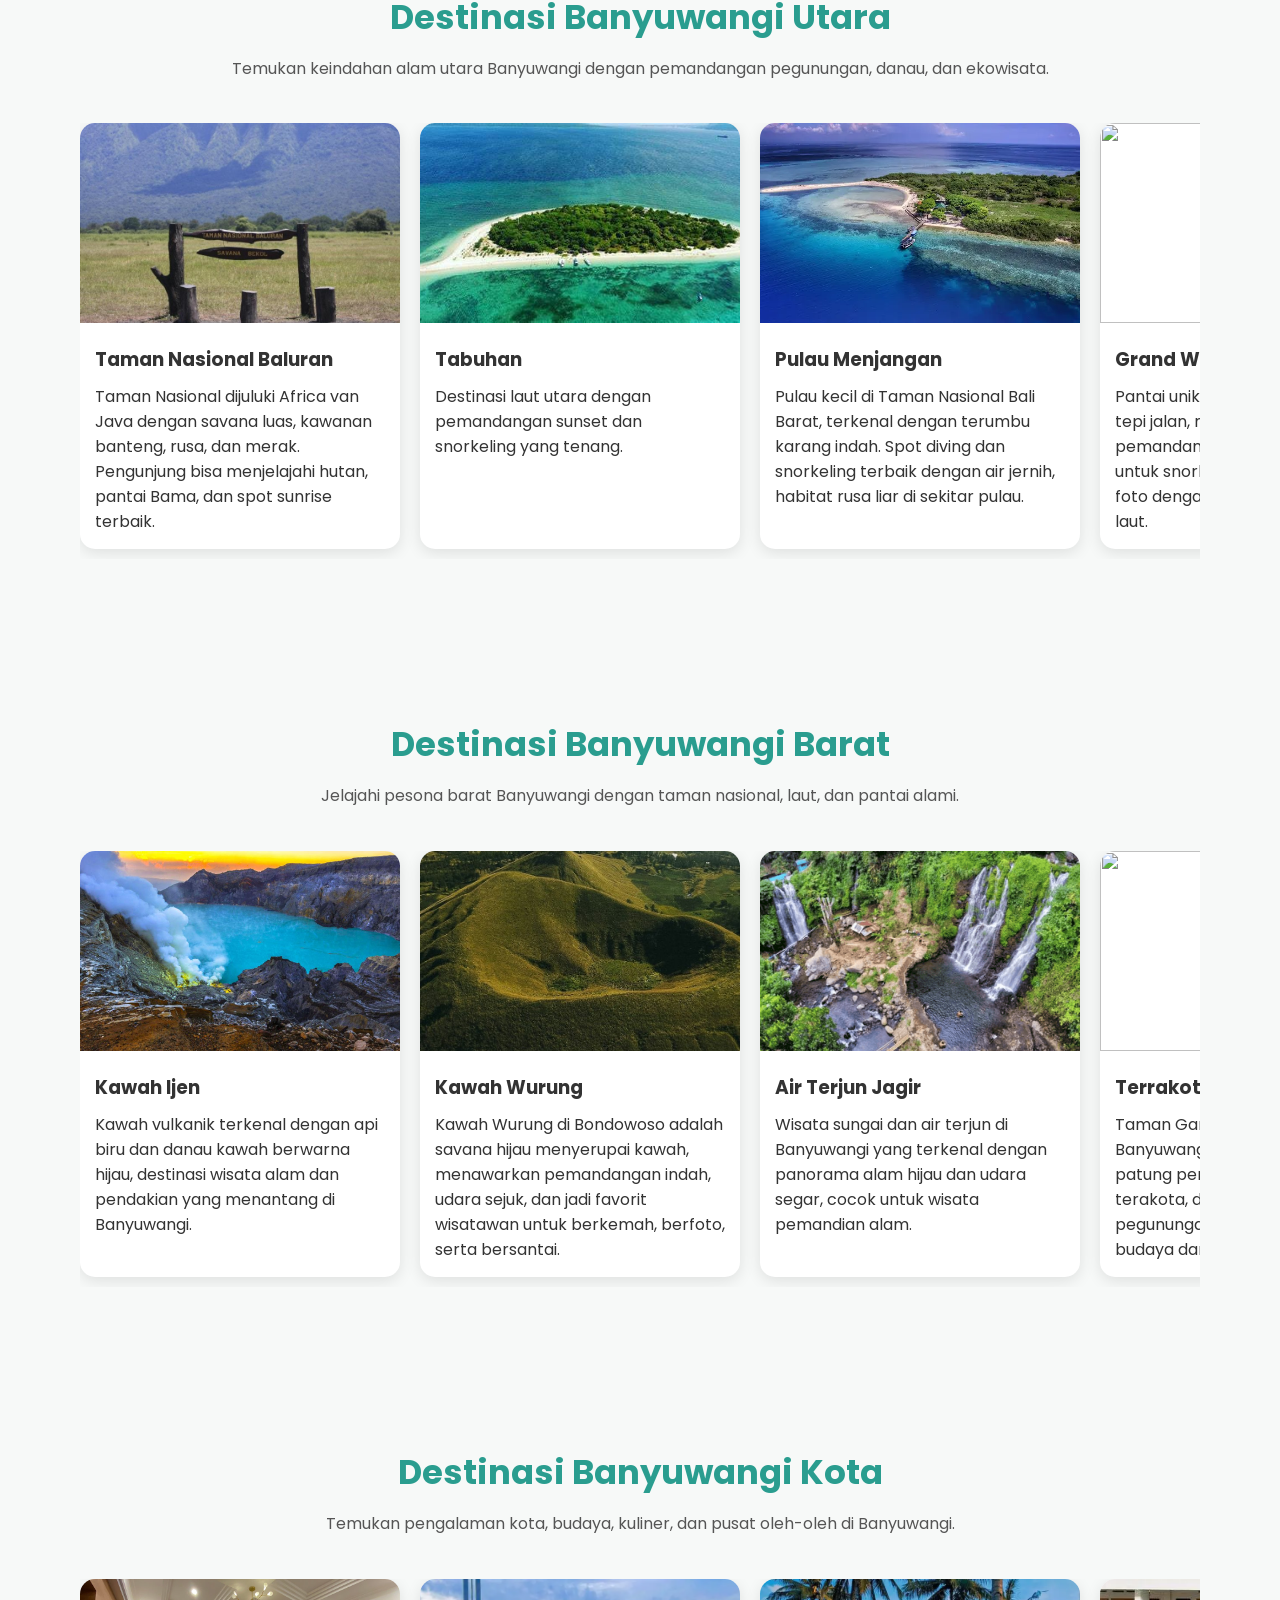
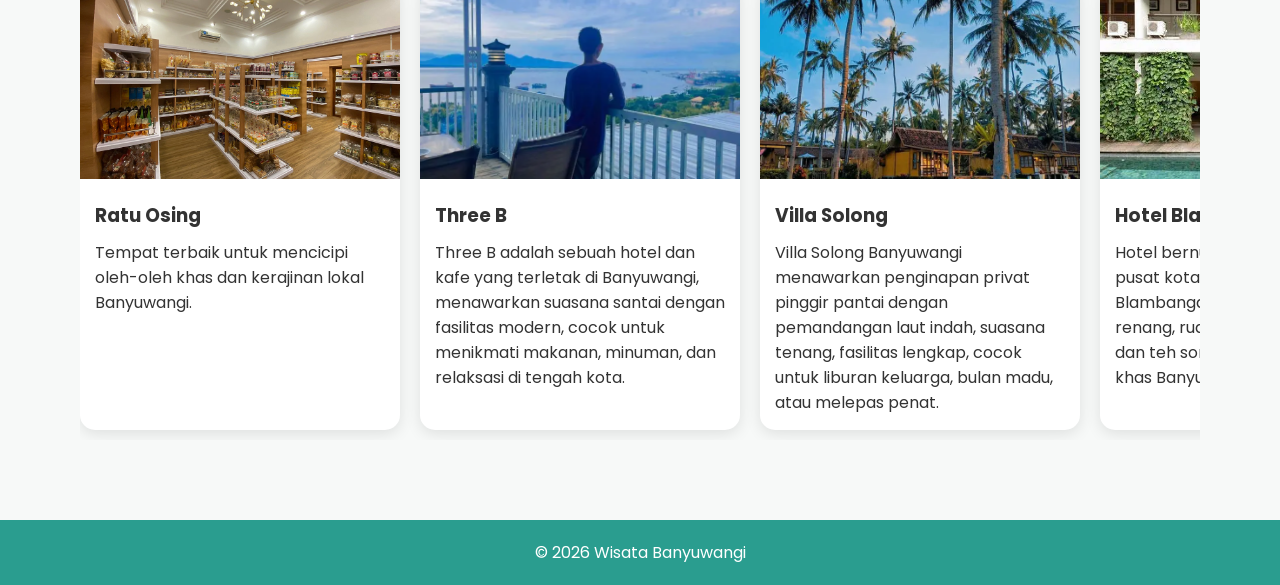
==== commit 17dc1b63: "update: memperbaiki tampilan landing page" ====
--- a/destinasi.html
+++ b/destinasi.html
@@ -14,6 +14,13 @@
     <img src="Gambar/logo/banyuwangiijentrip.webp" alt="Banyuwangiijentrip Logo">
     <h1>Paket Wisata & Kursus Kendaraan</h1>
   </div>
+  <button class="menu-toggle" aria-label="Toggle navigation menu">
+    <svg class="ct-icon" width="18" height="14" viewBox="0 0 18 14" data-type="type-1" aria-hidden="true">
+      <rect y="0.00" width="18" height="1.7" rx="1"></rect>
+      <rect y="6.15" width="18" height="1.7" rx="1"></rect>
+      <rect y="12.3" width="18" height="1.7" rx="1"></rect>
+    </svg>
+  </button>
   <nav>
     <a href="index.html">Beranda</a>
     <a href="destinasi.html" class="active">Wisata</a>
@@ -273,6 +280,25 @@
 <footer>
   <p>© 2026 Wisata Banyuwangi</p>
 </footer>
-
+<script>
+(function() {
+  const toggle = document.querySelector('.menu-toggle');
+  const nav = document.querySelector('header nav');
+  if (!toggle || !nav) return;
+
+  toggle.addEventListener('click', function(event) {
+    event.stopPropagation();
+    nav.classList.toggle('open');
+    toggle.classList.toggle('open');
+  });
+
+  document.addEventListener('click', function(event) {
+    if (!event.target.closest('header')) {
+      nav.classList.remove('open');
+      toggle.classList.remove('open');
+    }
+  });
+})();
+</script>
 </body>
 </html>
--- a/style.css
+++ b/style.css
@@ -1,18 +1,21 @@
 * {margin:0; padding:0; box-sizing:border-box; font-family:'Poppins', sans-serif;}
 html {scroll-behavior:smooth;}
-body {color:#333;}
+body {color:#333; background:#f7f9f8; padding-top:100px;}
 
 header {
   display:flex;
   justify-content:space-between;
   align-items:center;
-  padding:20px 60px;
+  gap:18px;
+  padding:18px 40px;
   background:#fff;
-  box-shadow:0 2px 10px rgba(0,0,0,0.05);
+  box-shadow:0 2px 15px rgba(0,0,0,0.08);
   position:fixed;
   width:100%;
   top:0;
+  left:0;
   z-index:1000;
+  flex-wrap:wrap;
 }
 
 header h1 {
@@ -34,11 +37,87 @@
   object-fit:contain;
 }
 
+nav {
+  display:flex;
+  flex-wrap:wrap;
+  align-items:center;
+  gap:10px;
+  justify-content:flex-end;
+}
+
+.menu-toggle {
+  display:none;
+  border:none;
+  background:#ffffff;
+  cursor:pointer;
+  width:42px;
+  height:42px;
+  align-items:center;
+  justify-content:center;
+  padding:0;
+  border-radius:12px;
+  transition:background 0.25s ease, transform 0.25s ease, box-shadow 0.25s ease;
+  box-shadow:0 7px 18px rgba(0,0,0,0.08);
+  border:1px solid rgba(42,157,143,0.12);
+}
+
+.menu-toggle:hover {
+  background:rgba(242,255,250,1);
+}
+
+.menu-toggle {
+  display:none;
+  border:none;
+  background:#ffffff;
+  cursor:pointer;
+  width:42px;
+  height:42px;
+  align-items:center;
+  justify-content:center;
+  padding:0;
+  border-radius:12px;
+  transition:background 0.25s ease, transform 0.25s ease, box-shadow 0.25s ease;
+  box-shadow:0 7px 18px rgba(0,0,0,0.08);
+  border:1px solid rgba(42,157,143,0.12);
+}
+
+.menu-toggle:hover {
+  background:rgba(242,255,250,1);
+}
+
+.menu-toggle .ct-icon {
+  width:24px;
+  height:18px;
+  display:block;
+}
+
+.menu-toggle .ct-icon rect {
+  fill:#2a9d8f;
+  transition:transform 0.25s ease, fill 0.25s ease;
+}
+
+.menu-toggle.open {
+  background:rgba(42,157,143,0.14);
+}
+
+.menu-toggle.open .ct-icon rect:nth-child(1) {
+  transform: translateY(2px);
+}
+
+.menu-toggle.open .ct-icon rect:nth-child(2) {
+  transform: translateX(1px);
+}
+
+.menu-toggle.open .ct-icon rect:nth-child(3) {
+  transform: translateY(-2px);
+}
+
 nav a {
-  margin:0 15px;
+  margin:6px 10px;
   text-decoration:none;
   color:#555;
   font-weight:500;
+  font-size:0.95rem;
 }
 
 nav a.active {color:#2a9d8f;}
@@ -47,7 +126,12 @@
   background:#2a9d8f;
   color:#fff;
   padding:10px 18px;
-  border-radius:8px;
+  border-radius:10px;
+  text-transform:capitalize;
+}
+
+.btn:hover {
+  opacity:0.95;
 }
 
 .hero {
@@ -76,12 +160,11 @@
 }
 
 .destination-hero {
-  min-height:85vh;
+  min-height:80vh;
   background:url('Gambar/wisata/wediireng.jpg') top/cover no-repeat;
   display:flex;
   align-items:center;
-  padding:0 60px;
-  margin-top:80px;
+  padding:100px 40px 80px;
   position:relative;
 }
 
@@ -199,9 +282,15 @@
 }
 
 @media (max-width: 1024px) {
+  header {
+    padding:16px 30px;
+  }
   .destination-hero,
   .hero {
-    padding:0 40px;
+    padding:80px 30px 60px;
+  }
+  .destination-hero h1 {
+    font-size:40px;
   }
   .gallery-grid {
     grid-template-columns:repeat(2, minmax(0, 1fr));
@@ -211,15 +300,24 @@
     grid-column: span 2;
     grid-row: span 1;
   }
+  nav {
+    justify-content:center;
+  }
 }
 
 @media (max-width: 768px) {
+  header {
+    padding:14px 20px;
+  }
   .destination-hero,
   .hero {
-    padding:0 30px;
+    padding:80px 20px 50px;
   }
   .destination-hero h1 {
-    font-size:34px;
+    font-size:32px;
+  }
+  .destination-hero p {
+    font-size:16px;
   }
   .gallery-grid {
     grid-template-columns:1fr;
@@ -228,6 +326,48 @@
   .gallery-card-large {
     grid-column: span 1;
     grid-row: span 1;
+  }
+  .scroll-section {
+    padding:60px 20px;
+  }
+  .page-section {
+    padding:60px 20px;
+  }
+  .cards {
+    animation:none;
+    flex-wrap:nowrap;
+    justify-content:flex-start;
+  }
+  .card {
+    min-width:260px;
+  }
+  nav a {
+    margin:6px 8px;
+    font-size:0.9rem;
+  }
+}
+
+@media (max-width: 520px) {
+  header {
+    justify-content:center;
+    text-align:center;
+  }
+  nav {
+    width:100%;
+    justify-content:center;
+  }
+  nav a {
+    margin:6px 6px;
+    font-size:0.88rem;
+  }
+  .destination-hero h1 {
+    font-size:28px;
+  }
+  .section-title h2 {
+    font-size:28px;
+  }
+  .card {
+    min-width:220px;
   }
 }
 
@@ -243,7 +383,7 @@
 }
 
 section {
-  padding:80px 60px;
+  padding:80px 40px;
   overflow:hidden;
 }
 
@@ -725,8 +865,9 @@
   display:flex;
   gap:20px;
   align-items:stretch;
-  animation: scroll-left 36s linear infinite;
-  will-change: transform;
+  overflow-x:auto;
+  padding-bottom:10px;
+  scroll-snap-type:x mandatory;
 }
 
 .card {
@@ -736,6 +877,7 @@
   overflow:hidden;
   box-shadow:0 4px 15px rgba(0,0,0,0.1);
   background:#fff;
+  scroll-snap-align:center;
 }
 
 .card img {
@@ -768,6 +910,44 @@
   header {
     flex-wrap:wrap;
     padding:16px 30px;
+    position:relative;
+  }
+
+  .menu-toggle {
+    display:flex;
+  }
+
+  nav {
+    position:absolute;
+    top:100%;
+    left:0;
+    right:0;
+    background:#fff;
+    flex-direction:column;
+    align-items:flex-start;
+    gap:0;
+    padding:0 20px;
+    border-bottom-left-radius:20px;
+    border-bottom-right-radius:20px;
+    max-height:0;
+    overflow:hidden;
+    opacity:0;
+    transition:max-height 0.3s ease, opacity 0.3s ease;
+    box-shadow:0 16px 30px rgba(0,0,0,0.08);
+    z-index:900;
+  }
+
+  nav.open {
+    max-height:520px;
+    opacity:1;
+    padding:18px 20px 22px;
+  }
+
+  nav a {
+    margin:10px 0;
+    width:100%;
+    text-align:left;
+    font-size:1rem;
   }
 
   .hero {
@@ -793,6 +973,14 @@
   .card {
     flex:0 0 220px;
     min-width:220px;
+  }
+
+  header {
+    padding:14px 18px;
+  }
+
+  nav a {
+    font-size:0.95rem;
   }
 }
 
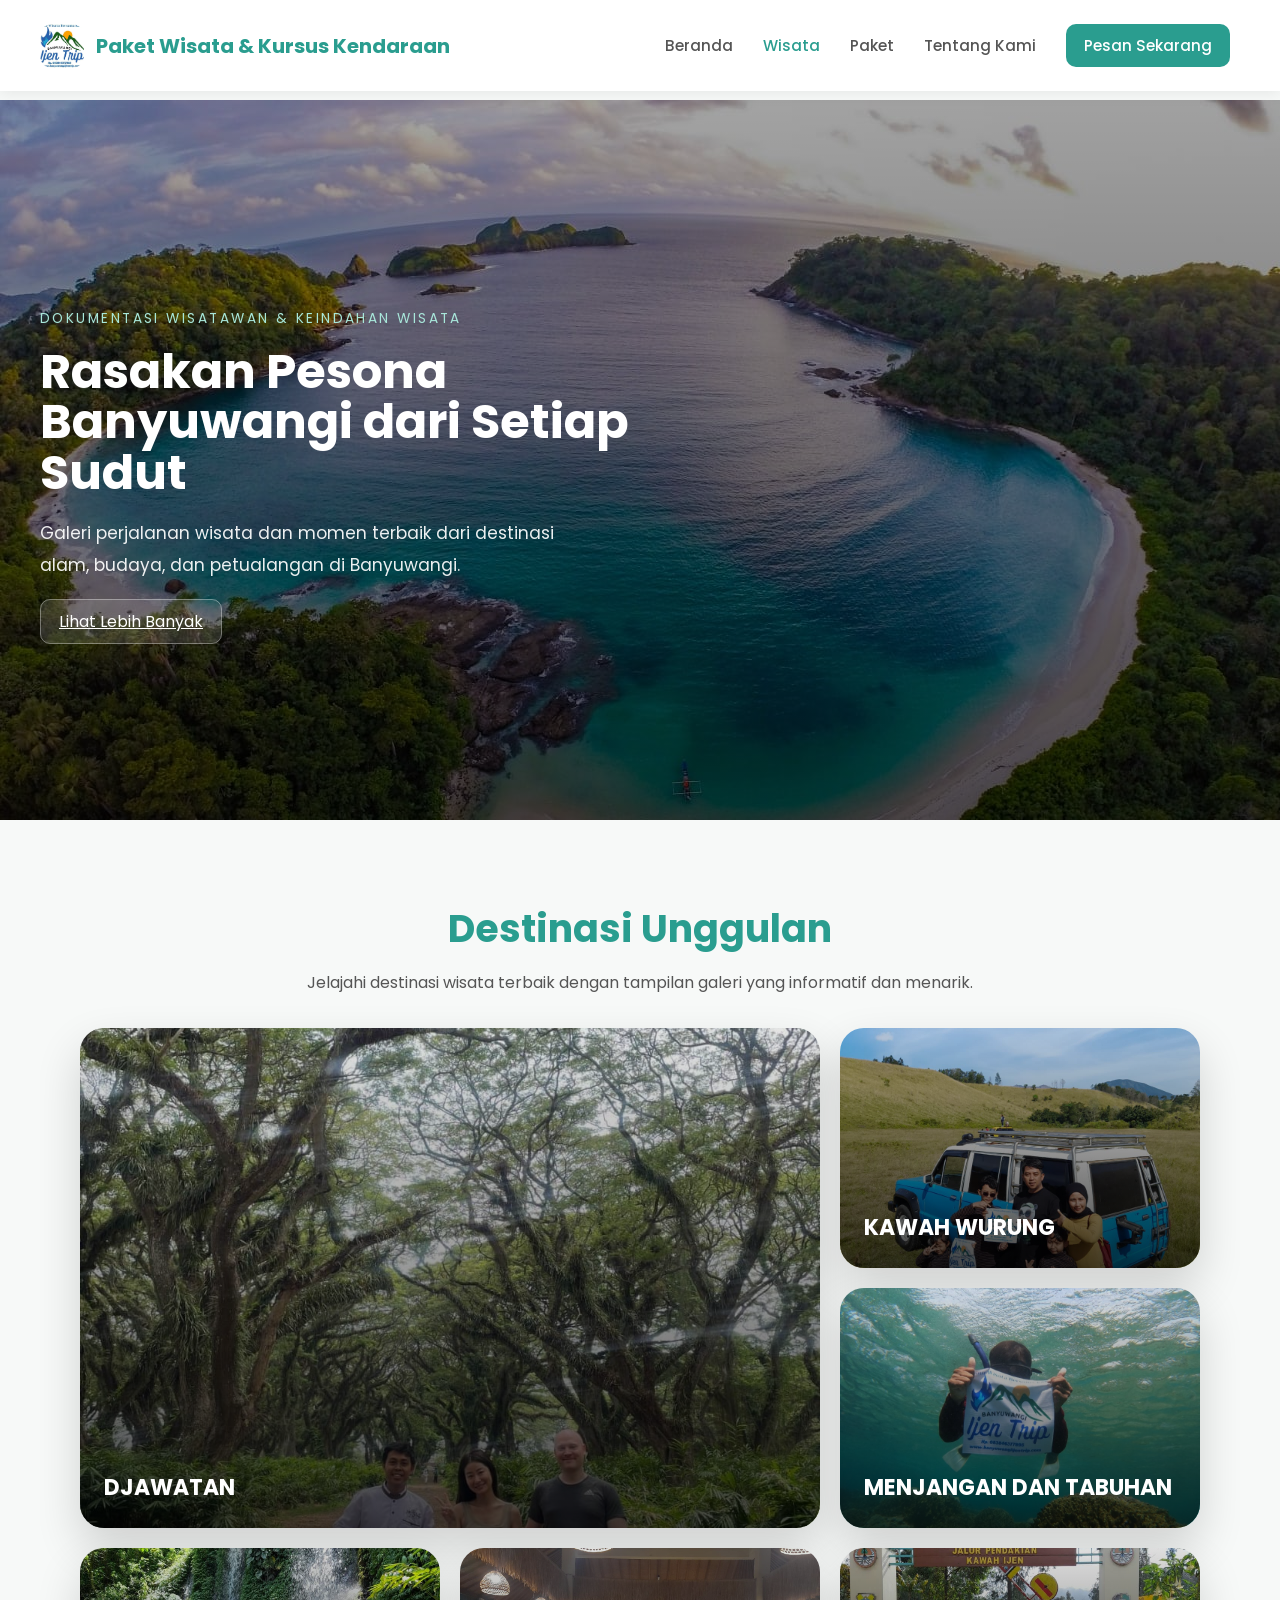
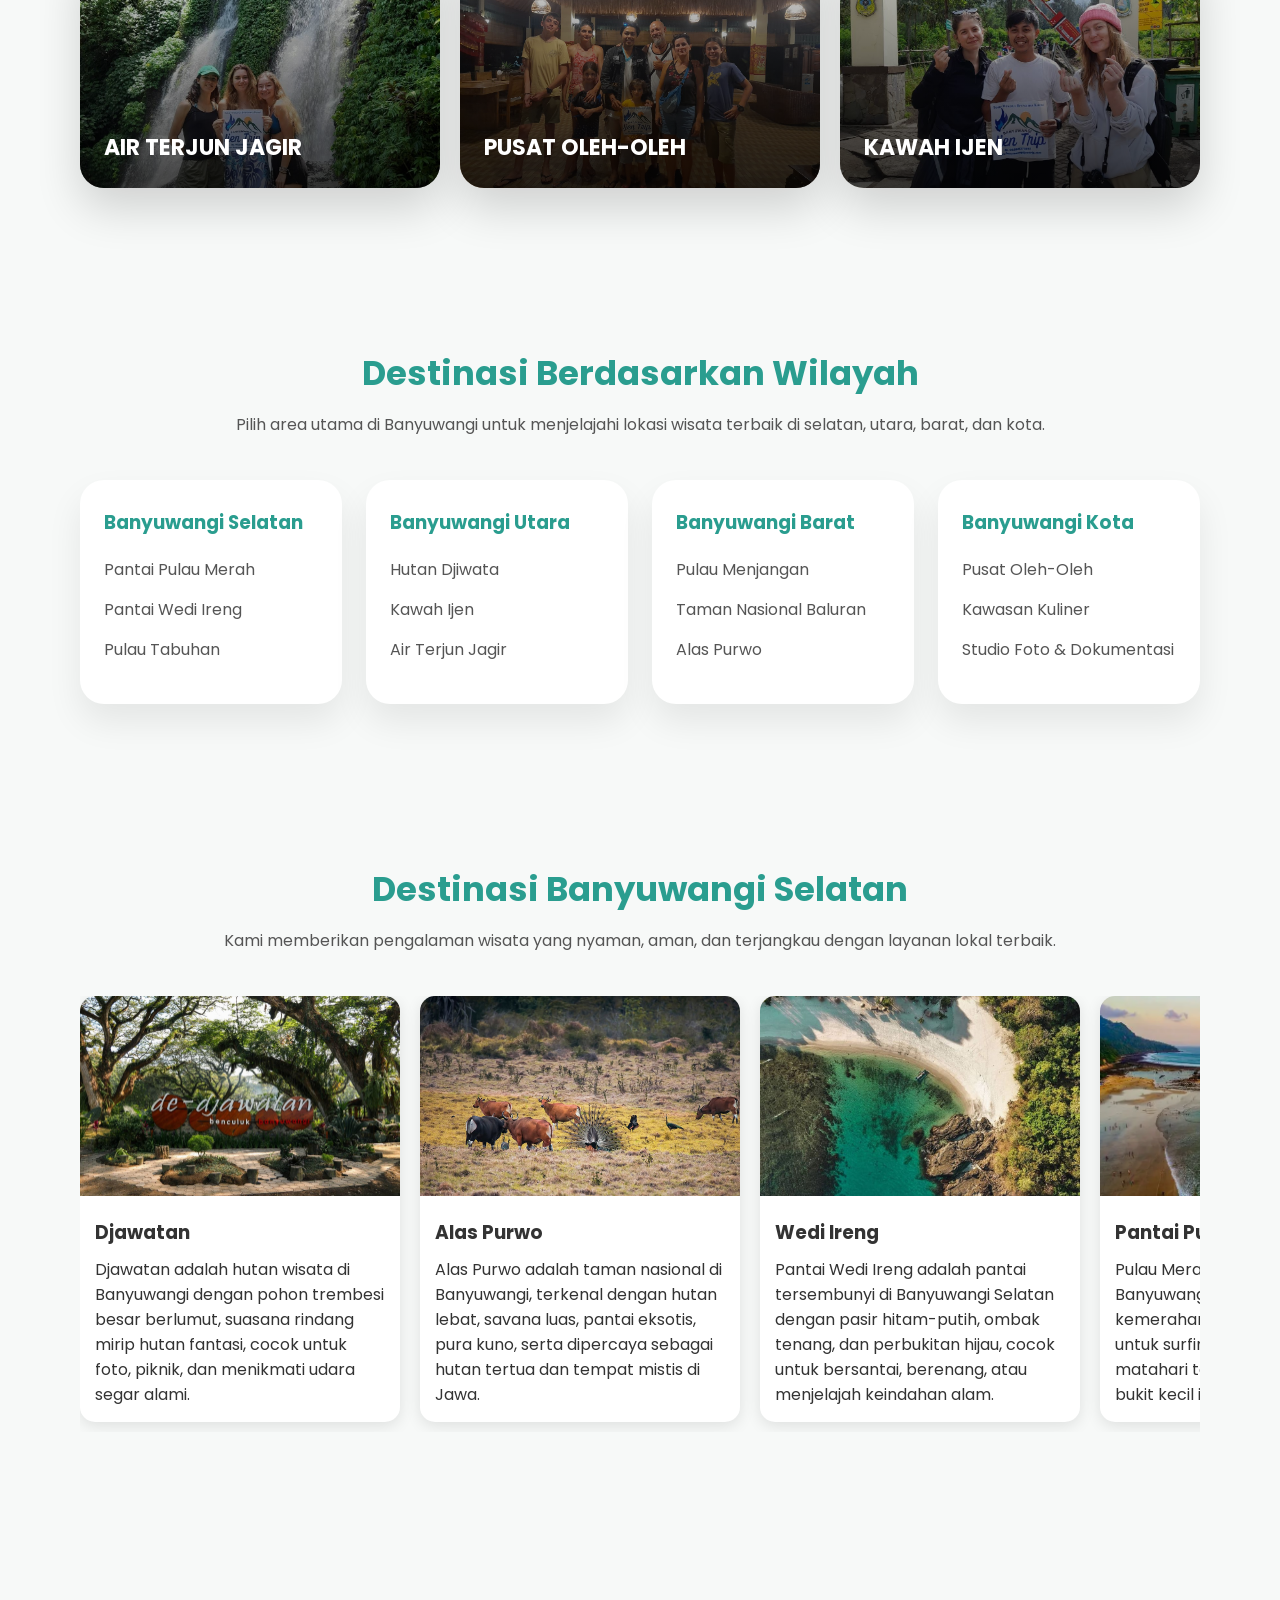
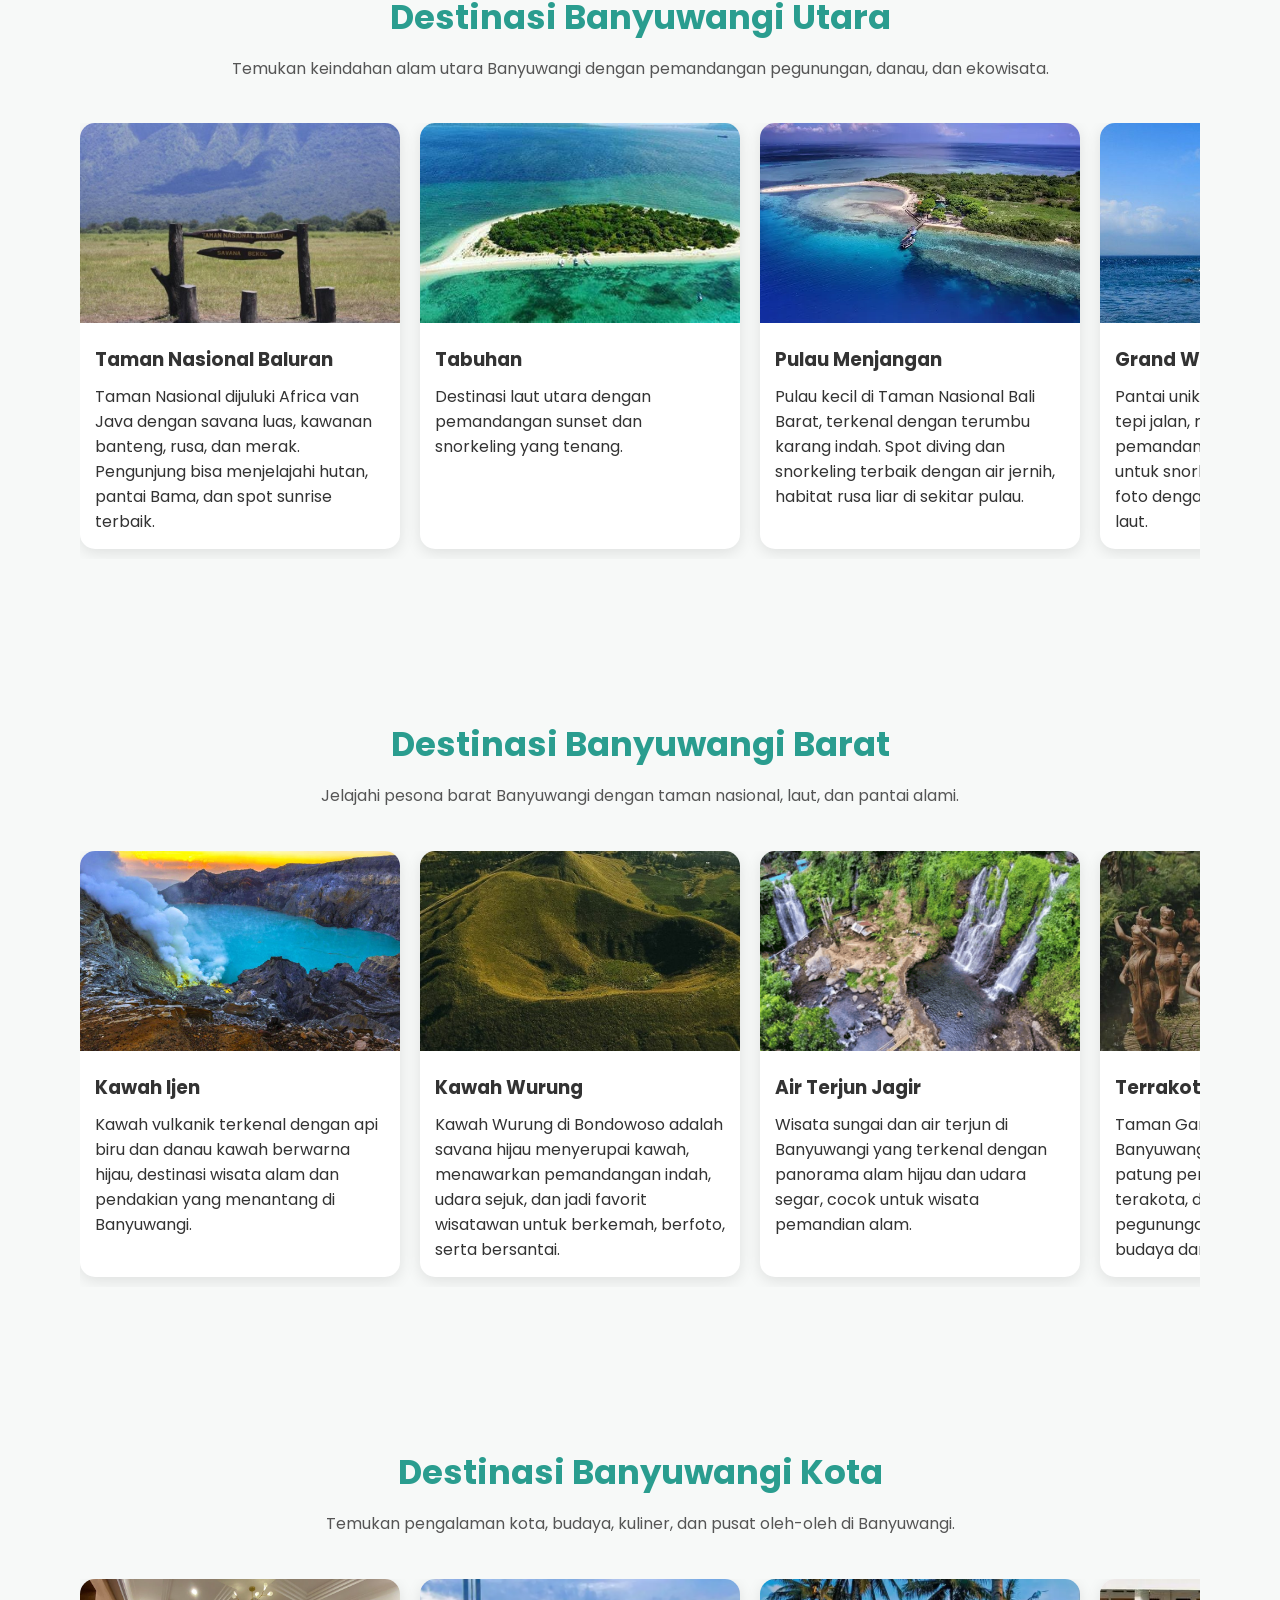
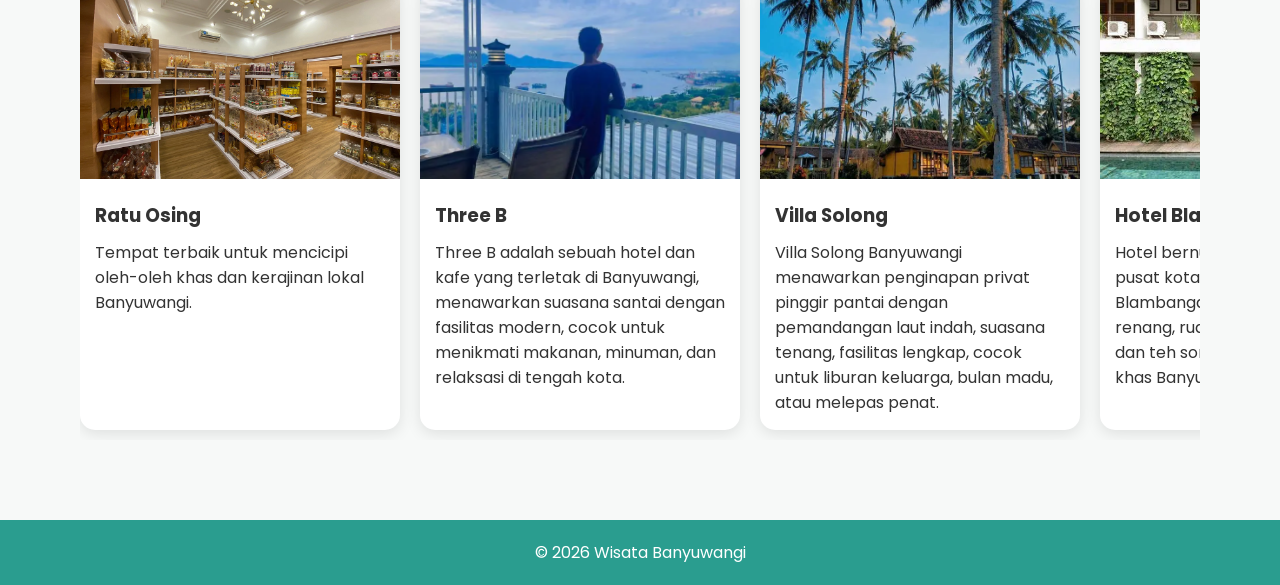
==== commit fa4a2d6b: "test update" ====
--- a/destinasi.html
+++ b/destinasi.html
@@ -173,7 +173,7 @@
       </div>
     </div>
     <div class="card">
-      <img src="Gambar/wisata/watudodol.jpg">
+      <img src="Gambar/wisata/Watudodol.jpg">
       <div class="card-body">
         <h3>Grand Watudodol</h3>
         <p>Pantai unik dengan batu besar di tepi jalan, menawarkan pemandangan Selat Bali. Cocok untuk snorkeling, sunset, dan spot foto dengan latar pegunungan dan laut.</p>
@@ -210,7 +210,7 @@
       </div>
     </div>
     <div class="card">
-      <img src="Gambar/wisata/terrakota.jpg">
+      <img src="Gambar/wisata/Terrakota.jpg">
       <div class="card-body">
         <h3>Terrakota</h3>
         <p>Taman Gandrung Terakota di Banyuwangi menampilkan 1.000 patung penari Gandrung dari terakota, dikelilingi sawah dan pegunungan, cocok untuk wisata budaya dan fotografi.</p>
